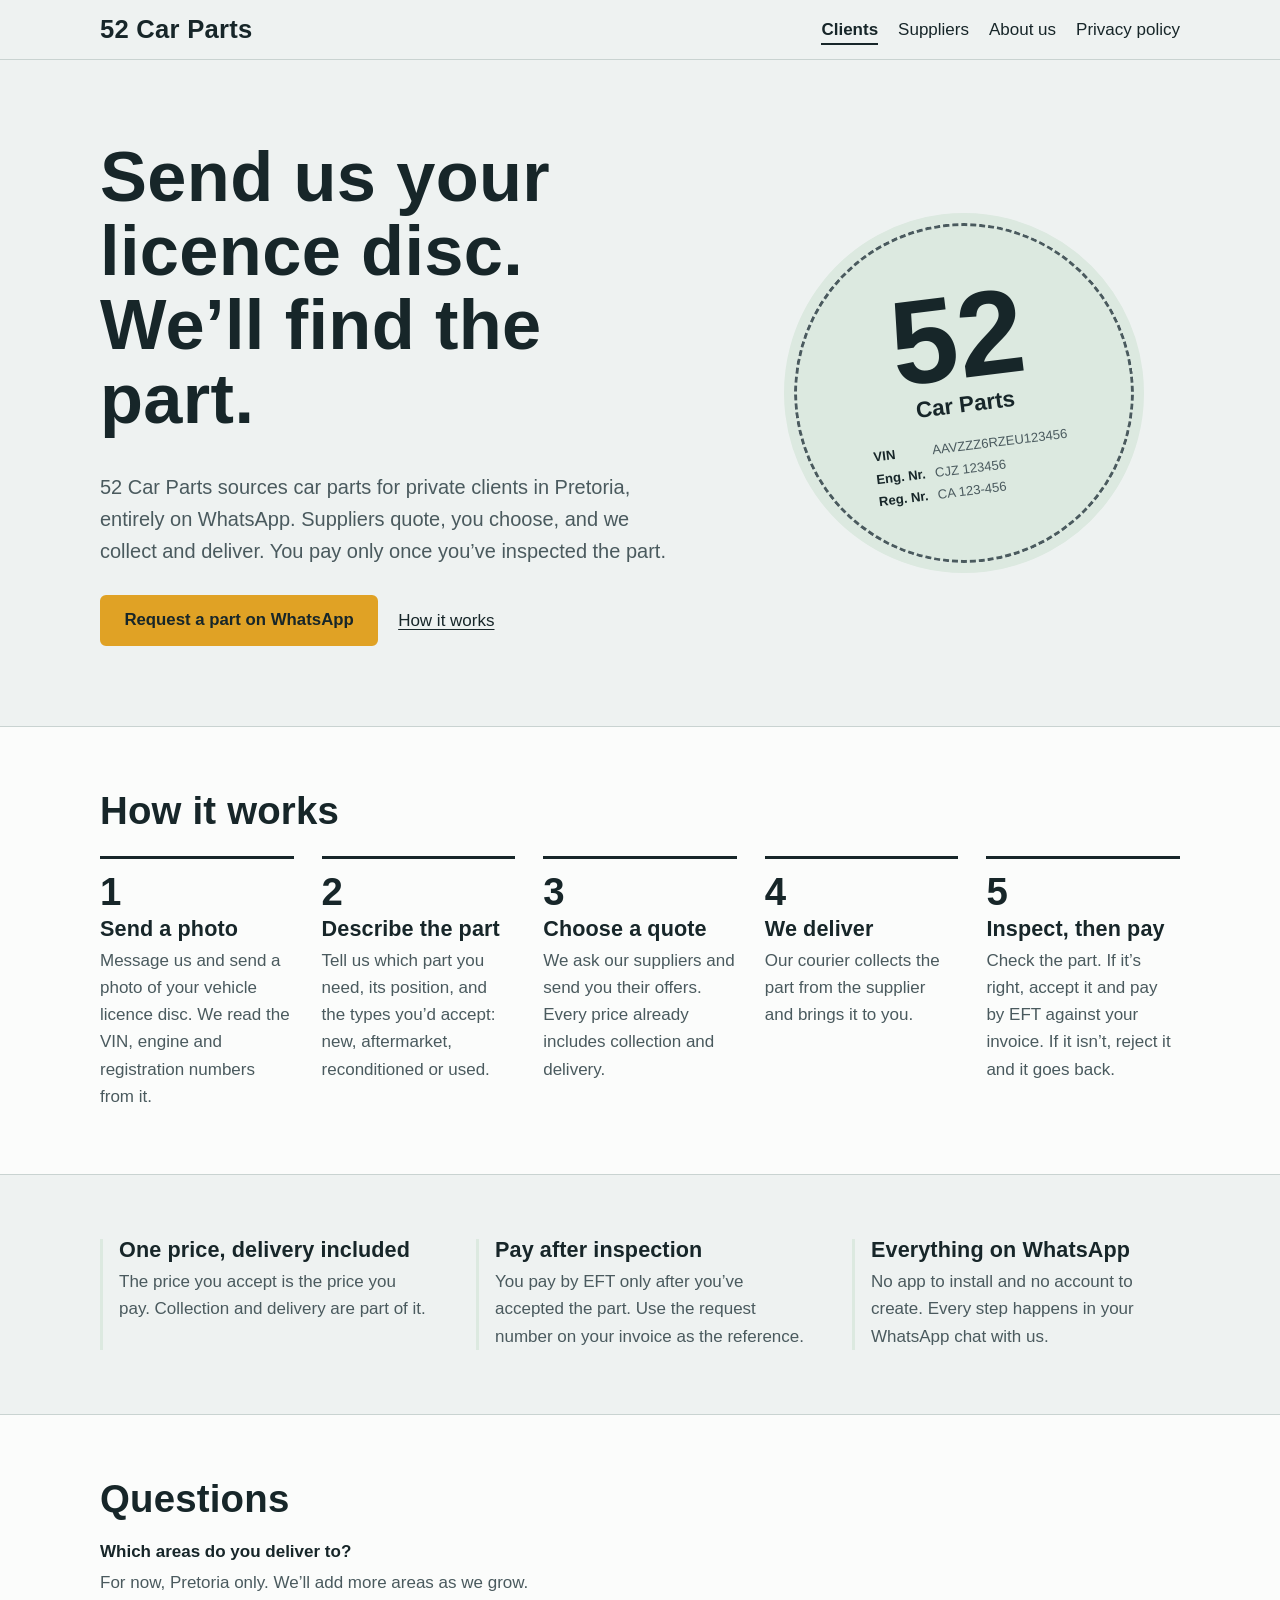
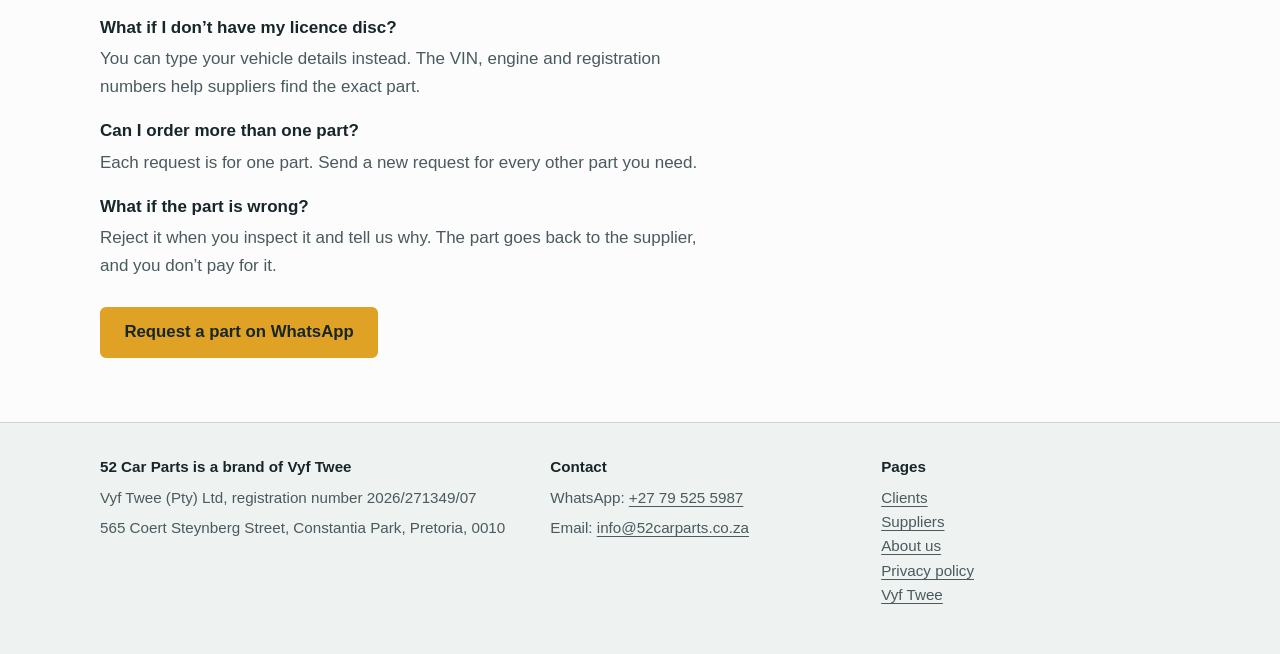
==== site/index.html @ 9832a389 "52 Car Parts website: Clients, Suppliers, About us, Privacy policy" ====
<!DOCTYPE html>
<html lang="en-ZA">
<head>
<meta charset="utf-8">
<meta name="viewport" content="width=device-width, initial-scale=1">
<title>52 Car Parts | Car parts sourced and delivered on WhatsApp</title>
<meta name="description" content="Send a photo of your licence disc on WhatsApp. Suppliers quote, you choose, we deliver, and you pay after inspection.">
<link rel="stylesheet" href="styles.css">
</head>
<body>
<header class="site-header">
  <div class="wrap">
    <a class="wordmark" href="index.html">52 Car Parts</a>
    <nav class="site-nav" aria-label="Main"><ul><li><a href="index.html" aria-current="page">Clients</a></li><li><a href="suppliers.html">Suppliers</a></li><li><a href="about.html">About us</a></li><li><a href="privacy.html">Privacy policy</a></li></ul></nav>
  </div>
</header>
<main>

<section class="hero">
  <div class="wrap">
    <div>
      <h1>Send us your licence disc. We’ll find the part.</h1>
      <p class="lead">52 Car Parts sources car parts for private clients in Pretoria, entirely on WhatsApp. Suppliers quote, you choose, and we collect and deliver. You pay only once you’ve inspected the part.</p>
      <div class="actions">
        <a class="btn" href="https://wa.me/27795255987">Request a part on WhatsApp</a>
        <a href="#how">How it works</a>
      </div>
    </div>
    <div class="disc" aria-hidden="true">
      <div class="big">52</div>
      <div class="name">Car Parts</div>
      <dl><dt>VIN</dt><dd>AAVZZZ6RZEU123456</dd><dt>Eng. Nr.</dt><dd>CJZ 123456</dd><dt>Reg. Nr.</dt><dd>CA 123-456</dd></dl>
    </div>
  </div>
</section>

<section class="band raised" id="how">
  <div class="wrap">
    <h2>How it works</h2>
    <ol class="steps">
      <li><h3>Send a photo</h3><p>Message us and send a photo of your vehicle licence disc. We read the VIN, engine and registration numbers from it.</p></li>
      <li><h3>Describe the part</h3><p>Tell us which part you need, its position, and the types you’d accept: new, aftermarket, reconditioned or used.</p></li>
      <li><h3>Choose a quote</h3><p>We ask our suppliers and send you their offers. Every price already includes collection and delivery.</p></li>
      <li><h3>We deliver</h3><p>Our courier collects the part from the supplier and brings it to you.</p></li>
      <li><h3>Inspect, then pay</h3><p>Check the part. If it’s right, accept it and pay by EFT against your invoice. If it isn’t, reject it and it goes back.</p></li>
    </ol>
  </div>
</section>

<section class="band">
  <div class="wrap two">
    <div class="fact"><h3>One price, delivery included</h3><p>The price you accept is the price you pay. Collection and delivery are part of it.</p></div>
    <div class="fact"><h3>Pay after inspection</h3><p>You pay by EFT only after you’ve accepted the part. Use the request number on your invoice as the reference.</p></div>
    <div class="fact"><h3>Everything on WhatsApp</h3><p>No app to install and no account to create. Every step happens in your WhatsApp chat with us.</p></div>
  </div>
</section>

<section class="band raised">
  <div class="wrap">
    <h2>Questions</h2>
    <dl class="qa">
      <dt>Which areas do you deliver to?</dt>
      <dd>For now, Pretoria only. We’ll add more areas as we grow.</dd>
      <dt>What if I don’t have my licence disc?</dt>
      <dd>You can type your vehicle details instead. The VIN, engine and registration numbers help suppliers find the exact part.</dd>
      <dt>Can I order more than one part?</dt>
      <dd>Each request is for one part. Send a new request for every other part you need.</dd>
      <dt>What if the part is wrong?</dt>
      <dd>Reject it when you inspect it and tell us why. The part goes back to the supplier, and you don’t pay for it.</dd>
    </dl>
    <div class="actions"><a class="btn" href="https://wa.me/27795255987">Request a part on WhatsApp</a></div>
  </div>
</section>

</main>
<footer class="site-footer">
  <div class="wrap">
    <div>
      <p><strong>52 Car Parts is a brand of Vyf Twee</strong></p>
      <p>Vyf Twee (Pty) Ltd, registration number 2026/271349/07</p>
      <p>565 Coert Steynberg Street, Constantia Park, Pretoria, 0010</p>
    </div>
    <div>
      <p><strong>Contact</strong></p>
      <p>WhatsApp: <a href="https://wa.me/27795255987">+27 79 525 5987</a></p>
      <p>Email: <a href="mailto:info@52carparts.co.za">info@52carparts.co.za</a></p>
    </div>
    <div>
      <p><strong>Pages</strong></p>
      <ul><li><a href="index.html">Clients</a></li><li><a href="suppliers.html">Suppliers</a></li><li><a href="about.html">About us</a></li><li><a href="privacy.html">Privacy policy</a></li></ul>
      <p><a href="https://vyftwee.co.za/">Vyf Twee</a></p>
    </div>
  </div>
</footer>
</body>
</html>
---- site/styles.css ----
/* 52 Car Parts — shared styles. Palette taken from the windscreen and the
   South African licence disc: pale glass, deep slate ink, a disc tint and an
   indicator-amber for the one action that matters (message us). */
@font-face { font-family: "Barlow"; src: url("fonts/barlow-latin-400-normal.woff2") format("woff2"); font-weight: 400; font-style: normal; font-display: swap; }
@font-face { font-family: "Barlow"; src: url("fonts/barlow-latin-400-italic.woff2") format("woff2"); font-weight: 400; font-style: italic; font-display: swap; }
@font-face { font-family: "Barlow"; src: url("fonts/barlow-latin-600-normal.woff2") format("woff2"); font-weight: 600; font-style: normal; font-display: swap; }
@font-face { font-family: "Barlow Condensed"; src: url("fonts/barlow-condensed-latin-600-normal.woff2") format("woff2"); font-weight: 600; font-display: swap; }
@font-face { font-family: "Barlow Condensed"; src: url("fonts/barlow-condensed-latin-700-normal.woff2") format("woff2"); font-weight: 700; font-display: swap; }

:root {
  --glass: #eef2f1;      /* page */
  --paper: #fbfcfb;      /* raised panels */
  --ink: #172629;        /* text */
  --slate: #4a5a5e;      /* secondary text */
  --rule: #c9d3d1;       /* lines */
  --disc: #dce9e0;       /* licence-disc tint */
  --amber: #e0a225;      /* the one action */
  --amber-ink: #172629;
  --measure: 66ch;
  --display: "Barlow Condensed", "Arial Narrow", "Roboto Condensed", sans-serif;
  --body: "Barlow", "Segoe UI", Roboto, Helvetica, Arial, sans-serif;
  color-scheme: light;
}
@media (prefers-color-scheme: dark) {
  :root {
    --glass: #111c1e; --paper: #172629; --ink: #e8efed; --slate: #a9b8b6;
    --rule: #2f4145; --disc: #23393a; --amber: #e7ad37; --amber-ink: #111c1e;
    color-scheme: dark;
  }
}

* { box-sizing: border-box; }
html { -webkit-text-size-adjust: 100%; }
body {
  margin: 0; background: var(--glass); color: var(--ink);
  font: 400 1.0625rem/1.6 var(--body);
}
a { color: inherit; text-underline-offset: 0.18em; }
a:focus-visible, button:focus-visible { outline: 3px solid var(--amber); outline-offset: 3px; border-radius: 2px; }
img { max-width: 100%; }

.wrap { width: min(1080px, 100% - 2.5rem); margin-inline: auto; }

/* ── Header ───────────────────────────────────────────── */
.site-header { border-bottom: 1px solid var(--rule); }
.site-header .wrap { display: flex; align-items: center; justify-content: space-between; gap: 1rem; padding-block: 1rem; flex-wrap: wrap; }
.wordmark { font: 700 1.6rem/1 var(--display); text-decoration: none; letter-spacing: 0.01em; }
.wordmark span { font-weight: 600; color: var(--slate); }
.site-nav ul { display: flex; gap: 0.25rem 1.25rem; list-style: none; margin: 0; padding: 0; flex-wrap: wrap; }
.site-nav a { text-decoration: none; padding: 0.25rem 0; border-bottom: 2px solid transparent; }
.site-nav a:hover { border-bottom-color: var(--rule); }
.site-nav a[aria-current="page"] { border-bottom-color: var(--ink); font-weight: 600; }

/* ── Type ─────────────────────────────────────────────── */
h1, h2, h3 { font-family: var(--display); font-weight: 700; line-height: 1.05; letter-spacing: 0.005em; margin: 0 0 0.5em; }
h1 { font-size: clamp(2.6rem, 6vw, 4.4rem); }
h2 { font-size: clamp(1.8rem, 3.4vw, 2.4rem); margin-top: 0; }
h3 { font-size: 1.35rem; font-weight: 600; margin-bottom: 0.3em; }
p, li { max-width: var(--measure); }
.lead { font-size: 1.25rem; color: var(--slate); }

/* ── Hero with the licence disc ───────────────────────── */
.hero { padding-block: clamp(2.5rem, 7vw, 5rem); }
.hero .wrap { display: grid; grid-template-columns: 1.15fr 0.85fr; gap: clamp(2rem, 5vw, 4rem); align-items: center; }
.disc {
  aspect-ratio: 1; width: min(100%, 340px); justify-self: center; border-radius: 50%;
  background: var(--disc); border: 3px dashed var(--slate); outline: 10px solid var(--disc);
  display: grid; place-content: center; text-align: center; padding: 2.5rem; transform: rotate(-7deg);
}
.disc .big { font: 700 clamp(5rem, 12vw, 7.5rem)/0.85 var(--display); }
.disc .name { font: 600 1.4rem/1.1 var(--display); margin-top: 0.4rem; }
.disc dl { margin: 1.1rem auto 0; display: grid; grid-template-columns: auto auto; gap: 0.1rem 0.6rem; font-size: 0.82rem; text-align: left; color: var(--slate); font-variant-numeric: tabular-nums; }
.disc dt { font-weight: 600; color: var(--ink); }
.disc dd { margin: 0; }

.actions { display: flex; flex-wrap: wrap; gap: 0.75rem 1.25rem; align-items: center; margin-top: 1.75rem; }
.btn {
  display: inline-block; background: var(--amber); color: var(--amber-ink); font: 600 1.05rem/1 var(--body);
  padding: 0.95rem 1.4rem; border-radius: 6px; text-decoration: none; border: 2px solid var(--amber);
}
.btn:hover { filter: brightness(1.05); }
.btn-quiet { background: transparent; border-color: var(--ink); color: var(--ink); }

/* ── Sections ─────────────────────────────────────────── */
.band { padding-block: clamp(2.5rem, 6vw, 4rem); border-top: 1px solid var(--rule); }
.band.raised { background: var(--paper); }

.steps { list-style: none; counter-reset: step; margin: 1.5rem 0 0; padding: 0; display: grid; grid-template-columns: repeat(auto-fit, minmax(170px, 1fr)); gap: 1.75rem 1.75rem; }
.steps li { counter-increment: step; border-top: 3px solid var(--ink); padding-top: 0.9rem; }
.steps li::before { content: counter(step); font: 700 2.4rem/1 var(--display); display: block; margin-bottom: 0.4rem; }
.steps p { margin: 0; color: var(--slate); }

.two { display: grid; grid-template-columns: repeat(auto-fit, minmax(280px, 1fr)); gap: 2rem 3rem; }
.fact { border-left: 3px solid var(--disc); padding-left: 1rem; }
.fact p { margin: 0.2rem 0 0; color: var(--slate); }

.qa dt { font-weight: 600; margin-top: 1.1rem; }
.qa dd { margin: 0.25rem 0 0; color: var(--slate); max-width: var(--measure); }

/* ── Long text (privacy, about) ───────────────────────── */
.doc { padding-block: clamp(2.5rem, 6vw, 4rem); }
.doc h2 { font-size: 1.7rem; margin-top: 2.2rem; }
.doc h3 { margin-top: 1.4rem; }
.doc ul { padding-left: 1.2rem; }
.doc li { margin-bottom: 0.3rem; }
.meta { color: var(--slate); font-size: 0.95rem; }
.table-wrap { overflow-x: auto; }
table { border-collapse: collapse; margin: 1rem 0; min-width: 520px; }
th, td { text-align: left; vertical-align: top; padding: 0.55rem 0.9rem 0.55rem 0; border-bottom: 1px solid var(--rule); }
th { font-weight: 600; }

/* ── Footer ───────────────────────────────────────────── */
.site-footer { border-top: 1px solid var(--rule); padding-block: 2rem 2.5rem; color: var(--slate); font-size: 0.95rem; }
.site-footer .wrap { display: grid; grid-template-columns: 1.4fr 1fr 1fr; gap: 1.5rem 2rem; }
.site-footer strong { color: var(--ink); }
.site-footer p { margin: 0 0 0.4rem; }
.site-footer ul { list-style: none; margin: 0; padding: 0; }

@media (max-width: 760px) {
  .hero .wrap { grid-template-columns: 1fr; }
  .disc { width: min(78%, 300px); order: -1; }
  .site-footer .wrap { grid-template-columns: 1fr; }
}
@media (prefers-reduced-motion: reduce) { * { transition: none !important; } }
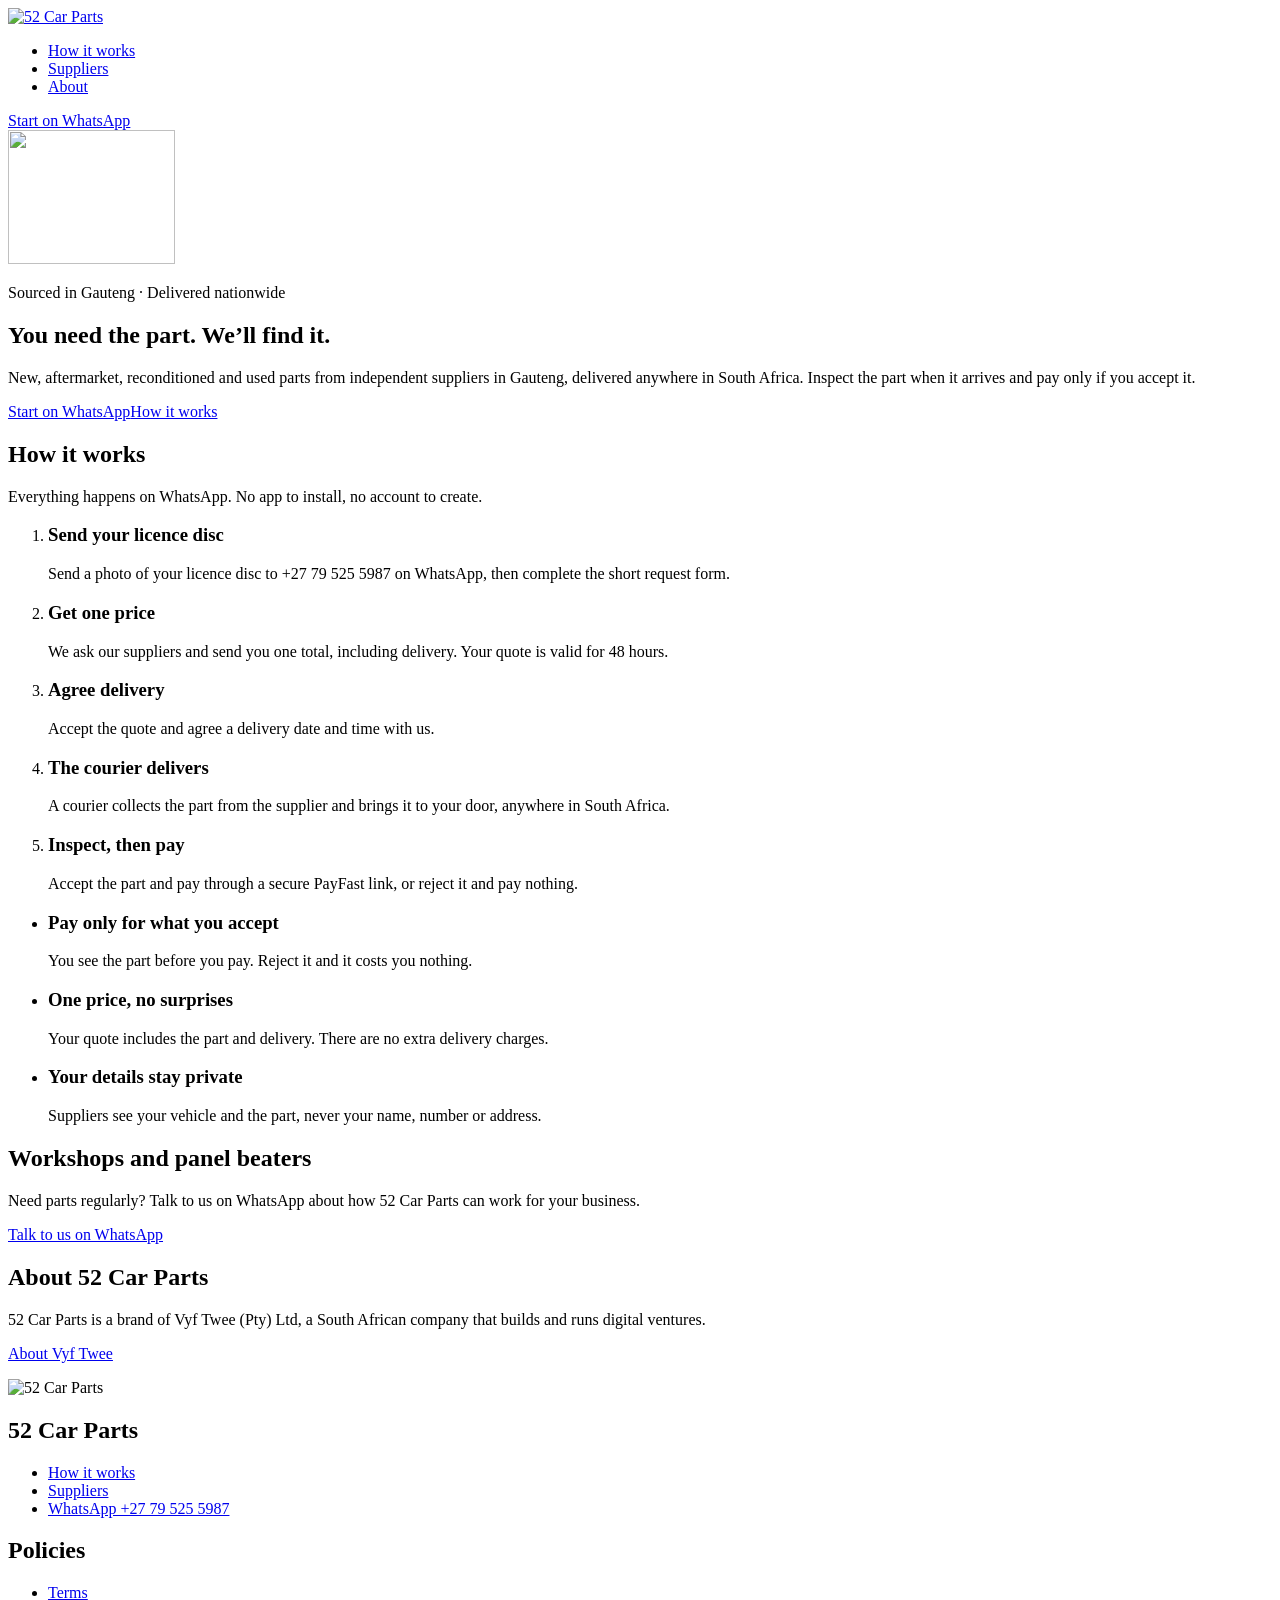
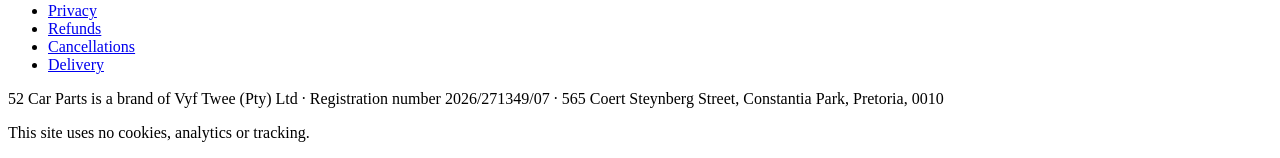
==== commit eb9cfcb6: "feat: 52 Car Parts site in the new brand Home and Suppliers pages rebuilt from the approved mockup: " ====
--- a/site/index.html
+++ b/site/index.html
@@ -3,92 +3,102 @@
 <head>
 <meta charset="utf-8">
 <meta name="viewport" content="width=device-width, initial-scale=1">
-<title>52 Car Parts | Car parts sourced and delivered on WhatsApp</title>
-<meta name="description" content="Send a photo of your licence disc on WhatsApp. Suppliers quote, you choose, we deliver, and you pay after inspection.">
-<link rel="stylesheet" href="styles.css">
+<title>52 Car Parts | Car parts sourced in Gauteng, delivered nationwide</title>
+<meta name="description" content="New, aftermarket, reconditioned and used parts from independent suppliers in Gauteng, delivered anywhere in South Africa. Inspect the part when it arrives and pay only if you accept it.">
+<link rel="canonical" href="https://www.52carparts.co.za/">
+<meta name="color-scheme" content="light dark">
+<meta name="theme-color" content="#17191D">
+<meta property="og:type" content="website">
+<meta property="og:site_name" content="52 Car Parts">
+<meta property="og:title" content="52 Car Parts | Car parts sourced in Gauteng, delivered nationwide">
+<meta property="og:description" content="New, aftermarket, reconditioned and used parts from independent suppliers in Gauteng, delivered anywhere in South Africa. Inspect the part when it arrives and pay only if you accept it.">
+<meta property="og:url" content="https://www.52carparts.co.za/">
+<meta property="og:image" content="https://www.52carparts.co.za/android-chrome-512.png">
+<link rel="icon" href="/favicon.ico" sizes="48x48">
+<link rel="icon" href="/favicon.svg" type="image/svg+xml">
+<link rel="apple-touch-icon" href="/apple-touch-icon.png">
+<link rel="manifest" href="/site.webmanifest">
+<link rel="preload" href="/fonts/saira-600-700.woff2" as="font" type="font/woff2" crossorigin>
+<link rel="stylesheet" href="/styles.css">
 </head>
 <body>
 <header class="site-header">
   <div class="wrap">
-    <a class="wordmark" href="index.html">52 Car Parts</a>
-    <nav class="site-nav" aria-label="Main"><ul><li><a href="index.html" aria-current="page">Clients</a></li><li><a href="suppliers.html">Suppliers</a></li><li><a href="about.html">About us</a></li><li><a href="privacy.html">Privacy policy</a></li></ul></nav>
+    <a class="logo" href="/"><picture><source media="(prefers-color-scheme: dark)" srcset="/images/52carparts-logo-dark.svg"><img src="/images/52carparts-logo-light.svg" alt="52 Car Parts" width="167" height="134"></picture></a>
+    <nav class="site-nav" aria-label="Main">
+      <ul><li><a href="/#how">How it works</a></li><li><a href="/suppliers">Suppliers</a></li><li><a href="/#about">About</a></li></ul>
+    </nav>
+    <a class="btn btn-primary header-cta" href="https://wa.me/27795255987"><span class="long">Start on&nbsp;</span>WhatsApp</a>
   </div>
 </header>
 <main>
-
-<section class="hero">
-  <div class="wrap">
-    <div>
-      <h1>Send us your licence disc. We’ll find the part.</h1>
-      <p class="lead">52 Car Parts sources car parts for private clients in Pretoria, entirely on WhatsApp. Suppliers quote, you choose, and we collect and deliver. You pay only once you’ve inspected the part.</p>
-      <div class="actions">
-        <a class="btn" href="https://wa.me/27795255987">Request a part on WhatsApp</a>
-        <a href="#how">How it works</a>
-      </div>
-    </div>
-    <div class="disc" aria-hidden="true">
-      <div class="big">52</div>
-      <div class="name">Car Parts</div>
-      <dl><dt>VIN</dt><dd>AAVZZZ6RZEU123456</dd><dt>Eng. Nr.</dt><dd>CJZ 123456</dd><dt>Reg. Nr.</dt><dd>CA 123-456</dd></dl>
+<section class="hero on-dark" id="top">
+  <div class="wrap hero-grid">
+    <img class="hero-logo" src="/images/52carparts-logo-dark.svg" alt="" width="167" height="134">
+    <div class="hero-text">
+      <p class="kicker">Sourced in Gauteng · Delivered nationwide</p>
+      <h1 class="">You need the part. <span class="accent">We’ll find it.</span></h1>
+      <p class="intro">New, aftermarket, reconditioned and used parts from independent suppliers in Gauteng, delivered anywhere in South Africa. Inspect the part when it arrives and pay only if you accept it.</p>
+      <div class="actions"><a class="btn btn-primary" href="https://wa.me/27795255987">Start on WhatsApp</a><a class="btn btn-secondary" href="#how">How it works</a></div>
     </div>
   </div>
 </section>
 
-<section class="band raised" id="how">
+<section class="band" id="how">
   <div class="wrap">
     <h2>How it works</h2>
-    <ol class="steps">
-      <li><h3>Send a photo</h3><p>Message us and send a photo of your vehicle licence disc. We read the VIN, engine and registration numbers from it.</p></li>
-      <li><h3>Describe the part</h3><p>Tell us which part you need, its position, and the types you’d accept: new, aftermarket, reconditioned or used.</p></li>
-      <li><h3>Choose a quote</h3><p>We ask our suppliers and send you their offers. Every price already includes collection and delivery.</p></li>
-      <li><h3>We deliver</h3><p>Our courier collects the part from the supplier and brings it to you.</p></li>
-      <li><h3>Inspect, then pay</h3><p>Check the part. If it’s right, accept it and pay by EFT against your invoice. If it isn’t, reject it and it goes back.</p></li>
+    <p class="lead">Everything happens on WhatsApp. No app to install, no account to create.</p>
+    <ol class="steps steps-5">
+      <li><h3>Send your licence disc</h3><p>Send a photo of your licence disc to +27 79 525 5987 on WhatsApp, then complete the short request form.</p></li>
+      <li><h3>Get one price</h3><p>We ask our suppliers and send you one total, including delivery. Your quote is valid for 48 hours.</p></li>
+      <li><h3>Agree delivery</h3><p>Accept the quote and agree a delivery date and time with us.</p></li>
+      <li><h3>The courier delivers</h3><p>A courier collects the part from the supplier and brings it to your door, anywhere in South Africa.</p></li>
+      <li><h3>Inspect, then pay</h3><p>Accept the part and pay through a secure PayFast link, or reject it and pay nothing.</p></li>
     </ol>
+    <ul class="benefits">
+      <li><h3>Pay only for what you accept</h3><p>You see the part before you pay. Reject it and it costs you nothing.</p></li>
+      <li><h3>One price, no surprises</h3><p>Your quote includes the part and delivery. There are no extra delivery charges.</p></li>
+      <li><h3>Your details stay private</h3><p>Suppliers see your vehicle and the part, never your name, number or address.</p></li>
+    </ul>
   </div>
 </section>
 
-<section class="band">
-  <div class="wrap two">
-    <div class="fact"><h3>One price, delivery included</h3><p>The price you accept is the price you pay. Collection and delivery are part of it.</p></div>
-    <div class="fact"><h3>Pay after inspection</h3><p>You pay by EFT only after you’ve accepted the part. Use the request number on your invoice as the reference.</p></div>
-    <div class="fact"><h3>Everything on WhatsApp</h3><p>No app to install and no account to create. Every step happens in your WhatsApp chat with us.</p></div>
+<section class="band band-tight">
+  <div class="wrap">
+    <div class="panel panel-surface">
+      <div>
+        <h2>Workshops and panel beaters</h2>
+        <p>Need parts regularly? Talk to us on WhatsApp about how 52 Car Parts can work for your business.</p>
+      </div>
+      <a class="btn btn-primary" href="https://wa.me/27795255987">Talk to us on WhatsApp</a>
+    </div>
   </div>
 </section>
 
-<section class="band raised">
-  <div class="wrap">
-    <h2>Questions</h2>
-    <dl class="qa">
-      <dt>Which areas do you deliver to?</dt>
-      <dd>For now, Pretoria only. We’ll add more areas as we grow.</dd>
-      <dt>What if I don’t have my licence disc?</dt>
-      <dd>You can type your vehicle details instead. The VIN, engine and registration numbers help suppliers find the exact part.</dd>
-      <dt>Can I order more than one part?</dt>
-      <dd>Each request is for one part. Send a new request for every other part you need.</dd>
-      <dt>What if the part is wrong?</dt>
-      <dd>Reject it when you inspect it and tell us why. The part goes back to the supplier, and you don’t pay for it.</dd>
-    </dl>
-    <div class="actions"><a class="btn" href="https://wa.me/27795255987">Request a part on WhatsApp</a></div>
+<section class="band" id="about">
+  <div class="wrap about">
+    <h2>About 52 Car Parts</h2>
+    <p>52 Car Parts is a brand of Vyf Twee (Pty) Ltd, a South African company that builds and runs digital ventures.</p>
+    <p><a class="text-link" href="https://www.vyftwee.co.za">About Vyf Twee</a></p>
   </div>
 </section>
-
 </main>
-<footer class="site-footer">
+<footer class="site-footer on-dark">
   <div class="wrap">
-    <div>
-      <p><strong>52 Car Parts is a brand of Vyf Twee</strong></p>
-      <p>Vyf Twee (Pty) Ltd, registration number 2026/271349/07</p>
-      <p>565 Coert Steynberg Street, Constantia Park, Pretoria, 0010</p>
+    <div class="footer-cols">
+      <div><img class="footer-logo" src="/images/52carparts-logo-dark.svg" alt="52 Car Parts" width="167" height="134"></div>
+      <div>
+        <h2 class="footer-heading">52 Car Parts</h2>
+        <ul><li><a href="/#how">How it works</a></li><li><a href="/suppliers">Suppliers</a></li><li><a href="https://wa.me/27795255987">WhatsApp +27 79 525 5987</a></li></ul>
+      </div>
+      <div>
+        <h2 class="footer-heading">Policies</h2>
+        <ul><li><a href="https://www.vyftwee.co.za/terms">Terms</a></li><li><a href="https://www.vyftwee.co.za/privacy">Privacy</a></li><li><a href="https://www.vyftwee.co.za/refunds">Refunds</a></li><li><a href="https://www.vyftwee.co.za/cancellations">Cancellations</a></li><li><a href="https://www.vyftwee.co.za/delivery">Delivery</a></li></ul>
+      </div>
     </div>
-    <div>
-      <p><strong>Contact</strong></p>
-      <p>WhatsApp: <a href="https://wa.me/27795255987">+27 79 525 5987</a></p>
-      <p>Email: <a href="mailto:info@52carparts.co.za">info@52carparts.co.za</a></p>
-    </div>
-    <div>
-      <p><strong>Pages</strong></p>
-      <ul><li><a href="index.html">Clients</a></li><li><a href="suppliers.html">Suppliers</a></li><li><a href="about.html">About us</a></li><li><a href="privacy.html">Privacy policy</a></li></ul>
-      <p><a href="https://vyftwee.co.za/">Vyf Twee</a></p>
+    <div class="footer-legal">
+      <p>52 Car Parts is a brand of Vyf Twee (Pty) Ltd · Registration number 2026/271349/07 · 565 Coert Steynberg Street, Constantia Park, Pretoria, 0010</p>
+      <p>This site uses no cookies, analytics or tracking.</p>
     </div>
   </div>
 </footer>
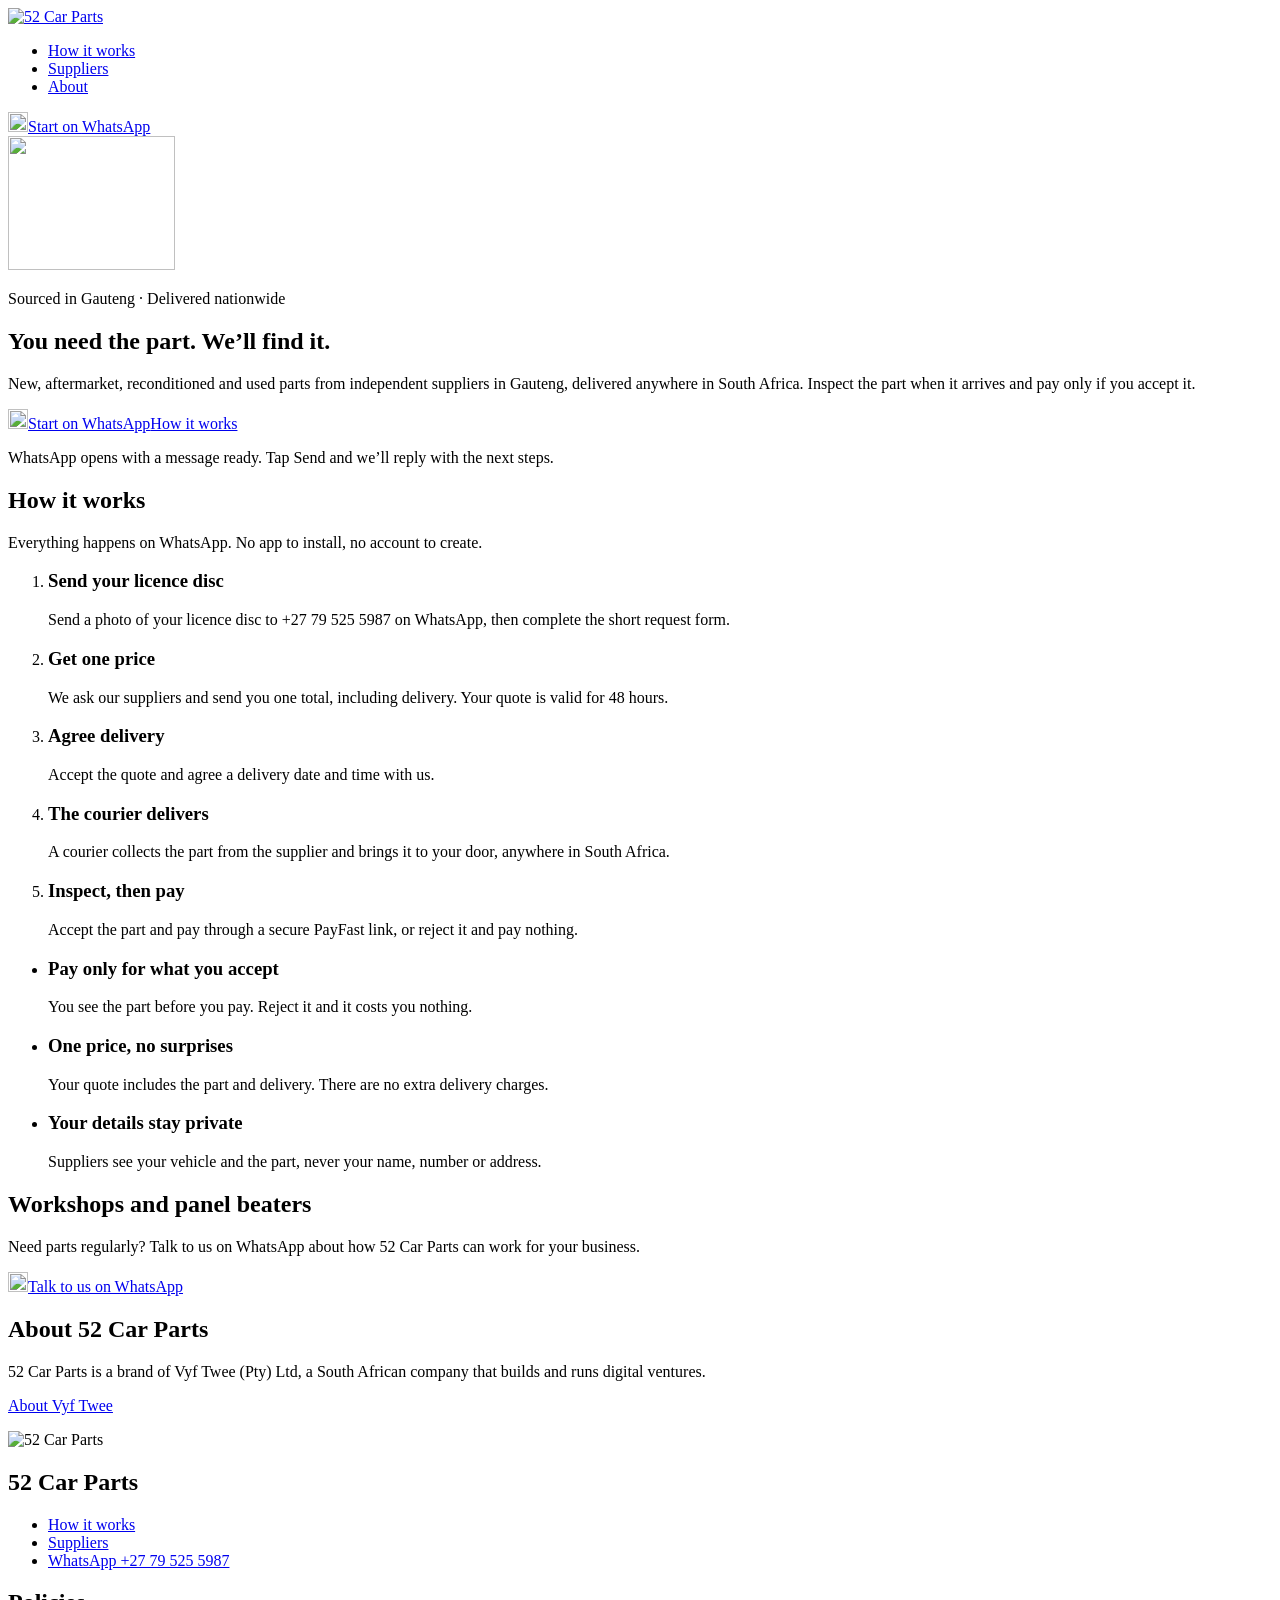
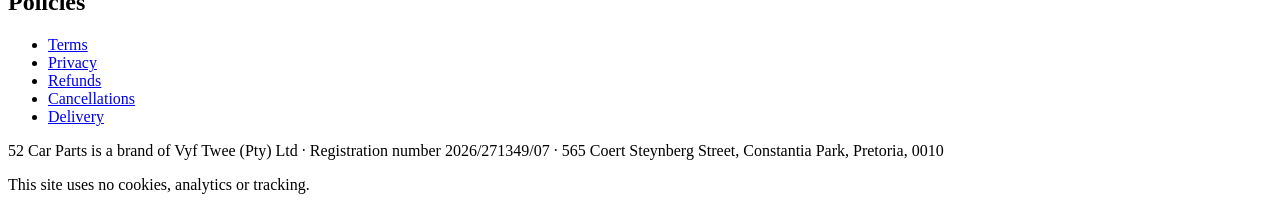
==== commit fb1d8cca: "feat: WhatsApp icon and pre-filled messages on the WhatsApp buttons Official black glyph from Meta's" ====
--- a/site/index.html
+++ b/site/index.html
@@ -28,7 +28,7 @@
     <nav class="site-nav" aria-label="Main">
       <ul><li><a href="/#how">How it works</a></li><li><a href="/suppliers">Suppliers</a></li><li><a href="/#about">About</a></li></ul>
     </nav>
-    <a class="btn btn-primary header-cta" href="https://wa.me/27795255987"><span class="long">Start on&nbsp;</span>WhatsApp</a>
+    <a class="btn btn-primary btn-wa header-cta" href="https://wa.me/27795255987?text=Hi%2C%20I%27d%20like%20to%20get%20a%20quote."><img class="wa-icon" src="/images/whatsapp-glyph.svg" alt="" aria-hidden="true" width="20" height="20"><span><span class="long">Start on </span>WhatsApp</span></a>
   </div>
 </header>
 <main>
@@ -39,7 +39,8 @@
       <p class="kicker">Sourced in Gauteng · Delivered nationwide</p>
       <h1 class="">You need the part. <span class="accent">We’ll find it.</span></h1>
       <p class="intro">New, aftermarket, reconditioned and used parts from independent suppliers in Gauteng, delivered anywhere in South Africa. Inspect the part when it arrives and pay only if you accept it.</p>
-      <div class="actions"><a class="btn btn-primary" href="https://wa.me/27795255987">Start on WhatsApp</a><a class="btn btn-secondary" href="#how">How it works</a></div>
+      <div class="actions"><a class="btn btn-primary btn-wa" href="https://wa.me/27795255987?text=Hi%2C%20I%27d%20like%20to%20get%20a%20quote."><img class="wa-icon" src="/images/whatsapp-glyph.svg" alt="" aria-hidden="true" width="20" height="20"><span>Start on WhatsApp</span></a><a class="btn btn-secondary" href="#how">How it works</a></div>
+      <p class="hero-note">WhatsApp opens with a message ready. Tap Send and we’ll reply with the next steps.</p>
     </div>
   </div>
 </section>
@@ -70,7 +71,7 @@
         <h2>Workshops and panel beaters</h2>
         <p>Need parts regularly? Talk to us on WhatsApp about how 52 Car Parts can work for your business.</p>
       </div>
-      <a class="btn btn-primary" href="https://wa.me/27795255987">Talk to us on WhatsApp</a>
+      <a class="btn btn-primary btn-wa" href="https://wa.me/27645260397?text=Hi%2C%20I%27m%20from%20a%20workshop%20or%20panel%20beater%20and%20would%20like%20to%20talk%20about%20sourcing%20parts%20regularly."><img class="wa-icon" src="/images/whatsapp-glyph.svg" alt="" aria-hidden="true" width="20" height="20"><span>Talk to us on WhatsApp</span></a>
     </div>
   </div>
 </section>
@@ -89,7 +90,7 @@
       <div><img class="footer-logo" src="/images/52carparts-logo-dark.svg" alt="52 Car Parts" width="167" height="134"></div>
       <div>
         <h2 class="footer-heading">52 Car Parts</h2>
-        <ul><li><a href="/#how">How it works</a></li><li><a href="/suppliers">Suppliers</a></li><li><a href="https://wa.me/27795255987">WhatsApp +27 79 525 5987</a></li></ul>
+        <ul><li><a href="/#how">How it works</a></li><li><a href="/suppliers">Suppliers</a></li><li><a href="https://wa.me/27795255987?text=Hi%2C%20I%27d%20like%20to%20get%20a%20quote.">WhatsApp +27 79 525 5987</a></li></ul>
       </div>
       <div>
         <h2 class="footer-heading">Policies</h2>
